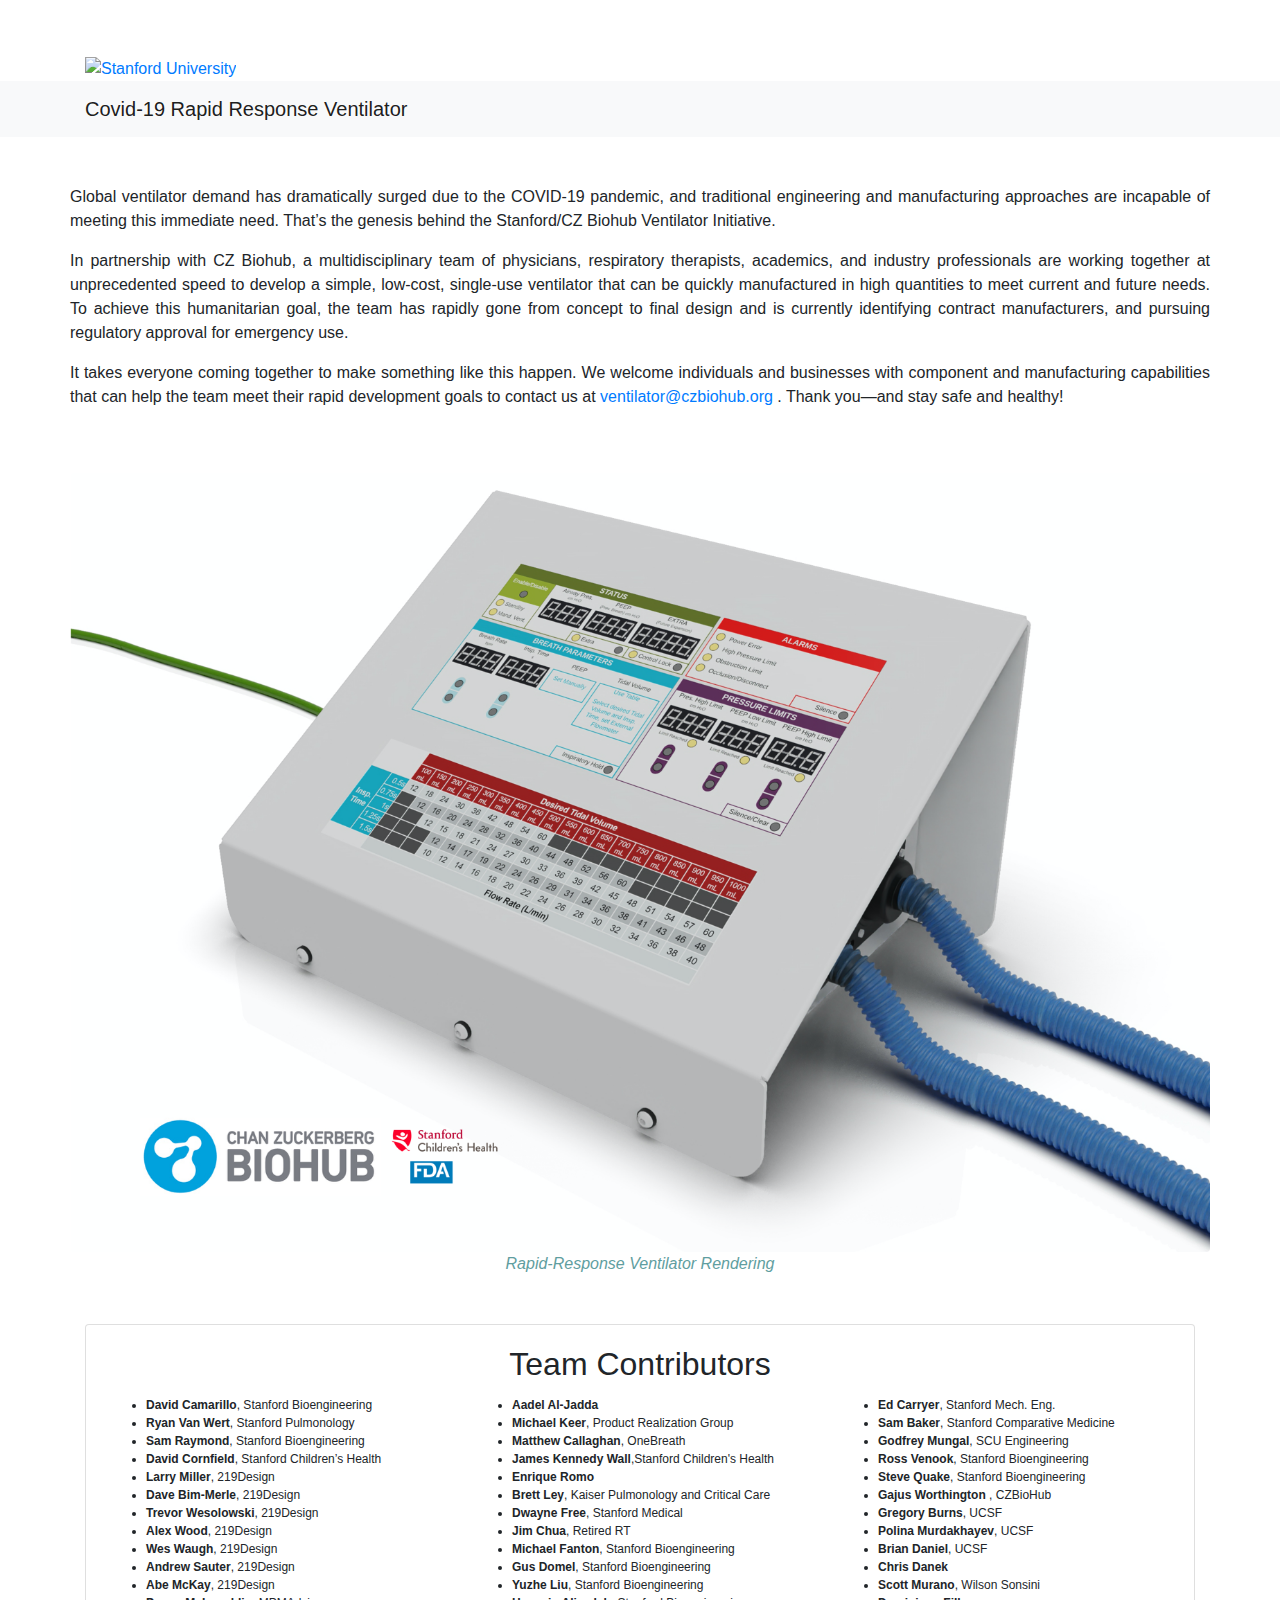
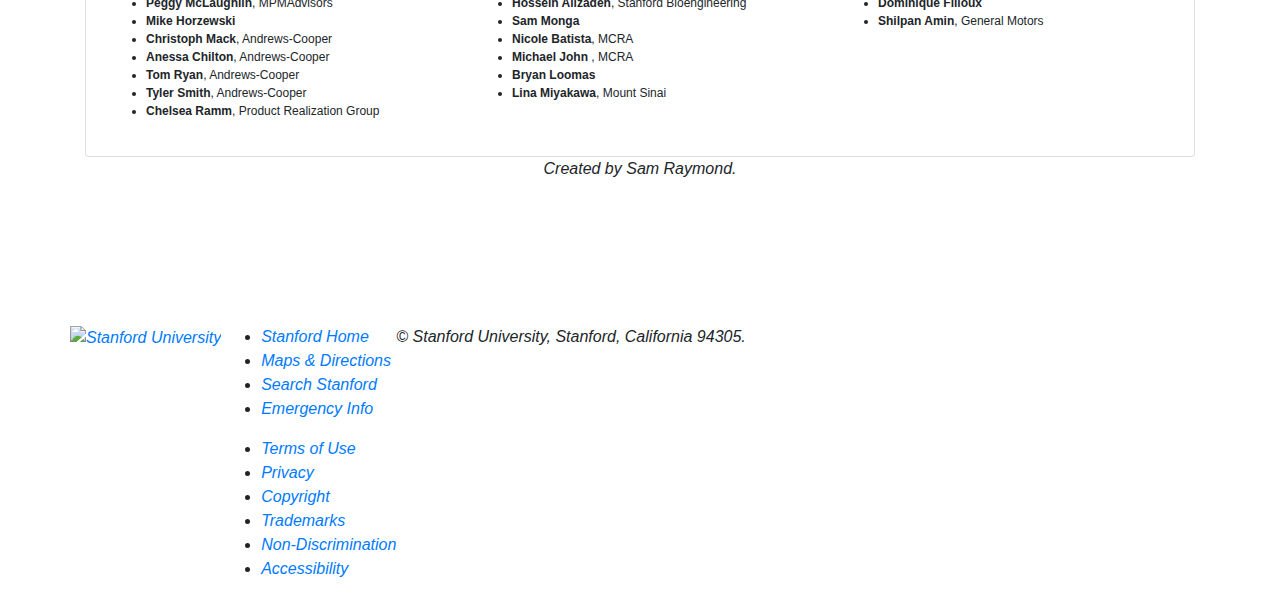
==== index.html @ 61ff5f33 "added new website updates" ====
<!DOCTYPE html>
<html lang="en">

<head>

  <meta charset="utf-8">
  <meta name="viewport" content="width=device-width, initial-scale=1, shrink-to-fit=no">
  <meta name="description" content="">
  <meta name="author" content="">

  <title>Stanford Rapid Response Ventilator</title>

  <!-- Bootstrap core CSS -->
  <link href="vendor/bootstrap/css/bootstrap.css" rel="stylesheet">
  <link rel="shortcut icon" type="image/x-icon" href="favicon.ico" />
  <!-- Custom styles for this template -->
  <link href="css/small-business.css" rel="stylesheet">

<link href="https://www-media.stanford.edu/su-identity/css/su-identity.css" rel="stylesheet">
<link href="https://fonts.googleapis.com/css?family=Source+Sans+Pro:300,400,700" rel="stylesheet" type="text/css">
<!--[if lt IE 9]>
<script src="http://html5shim.googlecode.com/svn/trunk/html5.js"></script>
<![endif]-->
<!--[if IE 8]>
<link rel="stylesheet" type="text/css" href="https://www-media.stanford.edu/su-identity/css/ie/ie8.css" />
<![endif]-->
<!--[if IE 7]>
<link rel="stylesheet" type="text/css" href="https://www-media.stanford.edu/su-identity/css/ie/ie7.css" />
<![endif]-->
<link href="https://www-media.stanford.edu/su-identity/css/su-identity.css" rel="stylesheet">
<link href='https://fonts.googleapis.com/css?family=Source+Sans+Pro:300,400,700' rel='stylesheet' type='text/css'>
<!--[if lt IE 9]>
<script src="http://html5shim.googlecode.com/svn/trunk/html5.js"></script>
<![endif]-->
<!--[if IE 8]>
<link rel="stylesheet" type="text/css" href="https://www-media.stanford.edu/su-identity/css/ie/ie8.css" />
<![endif]-->
<!--[if IE 7]>
<link rel="stylesheet" type="text/css" href="https://www-media.stanford.edu/su-identity/css/ie/ie7.css" />
<![endif]-->

<link rel="apple-touch-icon" sizes="57x57" href="//www-media.stanford.edu/assets/favicon/apple-touch-icon-57x57.png" />
<link rel="apple-touch-icon" sizes="60x60" href="//www-media.stanford.edu/assets/favicon/apple-touch-icon-60x60.png" />
<link rel="apple-touch-icon" sizes="72x72" href="//www-media.stanford.edu/assets/favicon/apple-touch-icon-72x72.png" />
<link rel="apple-touch-icon" sizes="76x76" href="//www-media.stanford.edu/assets/favicon/apple-touch-icon-76x76.png" />
<link rel="apple-touch-icon" sizes="114x114" href="//www-media.stanford.edu/assets/favicon/apple-touch-icon-114x114.png" />
<link rel="apple-touch-icon" sizes="120x120" href="//www-media.stanford.edu/assets/favicon/apple-touch-icon-120x120.png" />
<link rel="apple-touch-icon" sizes="144x144" href="//www-media.stanford.edu/assets/favicon/apple-touch-icon-144x144.png" />
<link rel="apple-touch-icon" sizes="152x152" href="//www-media.stanford.edu/assets/favicon/apple-touch-icon-152x152.png" />
<link rel="apple-touch-icon" sizes="180x180" href="//www-media.stanford.edu/assets/favicon/apple-touch-icon-180x180.png" />

<link rel="icon" type="image/png" href="//www-media.stanford.edu/assets/favicon/favicon-196x196.png" sizes="196x196" />
<link rel="icon" type="image/png" href="//www-media.stanford.edu/assets/favicon/favicon-192x192.png" sizes="192x192" />
<link rel="icon" type="image/png" href="//www-media.stanford.edu/assets/favicon/favicon-128.png" sizes="128x128" />
<link rel="icon" type="image/png" href="//www-media.stanford.edu/assets/favicon/favicon-96x96.png" sizes="96x96" />
<link rel="icon" type="image/png" href="//www-media.stanford.edu/assets/favicon/favicon-32x32.png" sizes="32x32" />
<link rel="icon" type="image/png" href="//www-media.stanford.edu/assets/favicon/favicon-16x16.png" sizes="16x16" />

<link rel="mask-icon" href="//www-media.stanford.edu/assets/favicon/safari-pinned-tab.svg" color="#ffffff">
<meta name="application-name" content="Stanford University"/>
<meta name="msapplication-TileColor" content="#FFFFFF" />
<meta name="msapplication-TileImage" content="//www-media.stanford.edu/assets/favicon/mstile-144x144.png" />
<meta name="msapplication-square70x70logo" content="//www-media.stanford.edu/assets/favicon/mstile-70x70.png" />
<meta name="msapplication-square150x150logo" content="//www-media.stanford.edu/assets/favicon/mstile-150x150.png" />
<meta name="msapplication-square310x310logo" content="//www-media.stanford.edu/assets/favicon/mstile-310x310.png" />
</head>

<body>
  <div id="su-wrap"> <!-- #su-wrap start -->
    <div id="su-content"> <!-- #su-content start -->
<!-- Brandbar snippet start -->
<div id="brandbar">
  <div class="container">
  <a href="http://www.stanford.edu">
    <img src="https://www-media.stanford.edu/su-identity/images/brandbar-stanford-logo@2x.png" alt="Stanford University" width="152" height="25">
  </a>
  </div> <!-- .container end -->
  </div> <!-- #brandbar end -->
  <!-- Brandbar snippet end -->
  <!-- Navigation -->
  <nav class="navbar navbar-expand-lg navbar-light bg-light ">
    <div class="container">
      <a class="navbar-brand" href="#">Covid-19 Rapid Response Ventilator</a>
      <button class="navbar-toggler" type="button" data-toggle="collapse" data-target="#navbarResponsive" aria-controls="navbarResponsive" aria-expanded="false" aria-label="Toggle navigation">
        <span class="navbar-toggler-icon"></span>
      </button>
      <div class="collapse navbar-collapse" id="navbarResponsive">
        <ul class="navbar-nav ml-auto">
          <li class="nav-item active">
            <!-- <a class="nav-link" href="#">More details coming soon...
              <span class="sr-only">(current)</span>
            </a> -->
          </li>
          <!-- <li class="nav-item active">
            <a class="nav-link" href="#">Home
              <span class="sr-only">(current)</span>
            </a>
          </li>
          <li class="nav-item">
            <a class="nav-link" href="#">About</a>
          </li>
          <li class="nav-item">
            <a class="nav-link" href="#">Our Team</a>
          </li>
          <li class="nav-item">
            <a class="nav-link" href="#">How You Can Help</a>
          </li> -->
        </ul>
      </div>
    </div>
  </nav>

  <!-- Page Content -->
  <div class="container">

    <!-- Heading Row -->
    <div class="row align-items-top my-5">
      
      
      <!-- /.col-lg-8 -->
      <!-- <div class="col-sm-0"></div> -->
      <div >
        <!-- <h1 class="font-weight-light">The Stanford Ventilator</h1> -->
        <p style="text-align: justify;">
          Global ventilator demand has dramatically surged due to the COVID-19 pandemic, and traditional engineering and manufacturing approaches are incapable of meeting this immediate need. That’s the genesis behind the Stanford/CZ Biohub Ventilator Initiative.
        </p><p style="text-align: justify;">
          In partnership with CZ Biohub, a multidisciplinary team of physicians, respiratory therapists, academics, and industry professionals are working together at unprecedented speed to develop a simple, low-cost, single-use ventilator that can be quickly manufactured in high quantities to meet current and future needs. To achieve this humanitarian goal, the team has rapidly gone from concept to final design and is currently identifying contract manufacturers, and pursuing regulatory approval for emergency use.
        </p><p style="text-align: justify;">
          It takes everyone coming together to make something like this happen. We welcome individuals and businesses with component and manufacturing capabilities that can help the team meet their rapid development goals to contact us at <a href="mailto:ventilator@czbiohub.org" target="_top">ventilator@czbiohub.org </a>. Thank you—and stay safe and healthy!
           </p>
      </div>
      <!-- <div class="col-sm-0"></div> -->
</div>
<div class="row align-items-top my-5">
      <!-- <div class="col-sm-0"></div> -->
      <div >
          <img class="img-fluid rounded" style="width: 100%;" src="media/logocombined.png" alt="Rapid response ventilator rendering">
          <div>
            <div style="text-align:center; color: cadetblue; text"><em>Rapid-Response Ventilator Rendering</em></div>
          
          <!-- </br>
            <div style=" margin-left: 35%;">

            Supported by: <img class="img-fluid mb-4 mb-lg-0"  src="media/CZBH_logo.jpeg" style="width:20% ;">
            <img class="img-fluid  mb-5 mb-lg-0"  src="media/FDA-blue-white-logo-promo.png" style="width: 10%; ">
          </div> -->
          </div>
        </div>
        <!-- <div class="col-sm-0"></div> -->
        </div>
        <div class="row align-items-top my-5">
        <div class="container">
          
        <div class="card">
          <div class="card-body" style="font-size: 9pt;">
            <h2 class="card-title" style="text-align: center;">Team Contributors</h2>
            <div class="row">
            <div class="col-sm">
            <ul>
              <li><strong>David Camarillo</strong>, Stanford Bioengineering</li>
              <li><strong>Ryan Van Wert</strong>, Stanford Pulmonology </li>
              <li><strong>Sam Raymond</strong>, Stanford Bioengineering </li>
              <li><strong>David Cornfield</strong>, Stanford Children’s Health </li>
              <li><strong>Larry Miller</strong>, 219Design </li>
              <li><strong>Dave Bim-Merle</strong>, 219Design </li>
              <li><strong>Trevor Wesolowski</strong>, 219Design </li>
              <li><strong>Alex Wood</strong>, 219Design </li>
              <li><strong>Wes Waugh</strong>, 219Design </li>
              <li><strong>Andrew Sauter</strong>, 219Design </li>
              <li><strong>Abe McKay</strong>, 219Design </li>
              <li><strong>Peggy McLaughlin</strong>, MPMAdvisors </li>
              <li><strong>Mike Horzewski</strong></li>
              <li><strong>Christoph Mack</strong>, Andrews-Cooper </li>
              <li><strong>Anessa Chilton</strong>, Andrews-Cooper </li>
              <li><strong>Tom Ryan</strong>, Andrews-Cooper </li>
              <li><strong>Tyler Smith</strong>, Andrews-Cooper </li>
              <li><strong>Chelsea Ramm</strong>, Product Realization Group </li>
            </ul>
          </div>
          <!-- <li><strong>Name</strong></li> -->
          <div class="col-sm">
            <ul>
              <li><strong>Aadel Al-Jadda</strong></li>
              <li><strong>Michael Keer</strong>, Product Realization Group </li>
              <li><strong>Matthew Callaghan</strong>, OneBreath </li>
              <li><strong>James Kennedy Wall</strong>,Stanford Children's Health</li>
              <li><strong>Enrique Romo</strong></li>
              <li><strong>Brett Ley</strong>, Kaiser Pulmonology and Critical Care </li>
              <li><strong>Dwayne Free</strong>, Stanford Medical </li>
              <li><strong>Jim Chua</strong>, Retired RT </li>
              <li><strong>Michael Fanton</strong>, Stanford Bioengineering </li>
              <li><strong>Gus Domel</strong>, Stanford Bioengineering  </li>
              <li><strong>Yuzhe Liu</strong>, Stanford Bioengineering  </li>
              <li><strong>Hossein Alizadeh</strong>, Stanford Bioengineering   </li>
              <li><strong>Sam Monga</strong></li>
              <li><strong>Nicole Batista</strong>, MCRA </li>
              <li><strong>Michael John </strong>, MCRA </li>
              <li><strong>Bryan Loomas</strong></li>
              <li><strong>Lina Miyakawa</strong>, Mount Sinai </li>
            </ul>
          </div>
            <div class="col-sm">
              <ul>
                <li><strong>Ed Carryer</strong>, Stanford Mech. Eng.</li>
                <li><strong>Sam Baker</strong>, Stanford Comparative Medicine </li>
                <li><strong>Godfrey Mungal</strong>, SCU Engineering</li>
                <li><strong>Ross Venook</strong>, Stanford Bioengineering </li>
                <li><strong>Steve Quake</strong>, Stanford Bioengineering </li>
                <li><strong>Gajus Worthington </strong>, CZBioHub </li>
                <li><strong>Gregory Burns</strong>, UCSF </li>
                <li><strong>Polina Murdakhayev</strong>, UCSF </li>
                <li><strong>Brian Daniel</strong>, UCSF </li>
                <li><strong>Chris Danek</strong></li>
                <li><strong>Scott Murano</strong>, Wilson Sonsini</li>
                <li><strong>Dominique Filloux</strong></li>
                <li><strong>Shilpan Amin</strong>, General Motors </li>
              </ul>
            </div>
        
        </div>
        </div>

      <!-- </div> -->

      <!-- /.col-md-4 -->
    </div>
    <!-- /.row -->
    <div class="container text-center">
      <div>
      <em>Created by Sam Raymond.
    </div>
  </div>
    <!-- Call to Action Well -->
    <!-- <div class="card text-black bg-light my-5 py-4 text-center">
      <div class="card-body">
        <p class="text-black m-0">If you would like to contribute please follow the link below!</p>

        <p class="text-black m-0">See below on how to donate to our lab</p>
        <img class="img-fluid rounded mb-4 mb-lg-0" src="media/donate_details.png" >
        <a class="btn btn-warning" href="https://makeagift.stanford.edu/get/page/makeagift?pgnTPC=399&cturl=close&olc=06301" target="_blank">Donate Here</a>
      </div>
    </div> -->

    <!-- Content Row -->
    <div class="row mb-5">
      <!-- <div class="col-md-4 mb-5"> -->
        <!-- <div class="card h-100">
          <div class="card-body">
            <h2 class="card-title">Our Ventilator</h2>
            <p class="card-text">Lorem ipsum dolor sit amet, consectetur adipisicing elit. Rem magni quas ex numquam, maxime minus quam molestias corporis quod, ea minima accusamus.</p>
          </div>
          <div class="card-footer">
            <a href="#" class="btn btn-primary btn-sm">More Info</a>
          </div>
        </div> -->
      <!-- </div> -->
      <!-- /.col-md-4 -->

    </div>
    <!-- /.row -->

        <!-- Content Row -->
        <div class="row mb-5">
          <!-- /.col-md-4 -->
          <!-- <div class="col-md-8 mb-5"> -->
            <!-- <div class="card h-100">
              <div class="card-body">
                <h2 class="card-title">The Team</h2>
                <p class="card-text">Lorem ipsum dolor sit amet, consectetur adipisicing elit. Quod tenetur ex natus at dolorem enim! Nesciunt pariatur voluptatem sunt quam eaque, vel, non in id dolore voluptates quos eligendi labore.</p>
              </div>
              <div class="card-footer">
                <a href="#" class="btn btn-primary btn-sm">More Info</a>
              </div>
            </div> -->
          <!-- </div> -->
          <!-- /.col-md-4 -->
    
        </div>
        <!-- /.row -->
  
            <!-- Content Row -->
    <!-- <div class="row mb-5">
        <div class="card h-100">
          <div class="card-body">
            <h2 class="card-title">How You Can Help</h2>
            <p class="card-text">Lorem ipsum dolor sit amet, consectetur adipisicing elit. Rem magni quas ex numquam, maxime minus quam molestias corporis quod, ea minima accusamus.</p>
          </div>
          <div class="card-footer">
            <a href="#" class="btn btn-primary btn-sm">More Info</a>
          </div>
        </div>
    </div> -->
    <!-- /.row -->
  </div>
  <!-- /.container -->
</div>

  <!-- Bootstrap core JavaScript -->
  <script src="vendor/jquery/jquery.min.js"></script>
  <script src="vendor/bootstrap/js/bootstrap.bundle.min.js"></script>
</div> <!-- #su-content end -->
</div> <!-- #su-wrap end -->

<!-- Global footer snippet start -->
<div id="global-footer">
<div class="container">
<div class="row">
  <div id="bottom-logo" >
    <a href="https://www.stanford.edu">
      <img src="https://www-media.stanford.edu/su-identity/images/footer-stanford-logo@2x.png" alt="Stanford University" width="105" height="49"/>
    </a>
  </div>
  <!-- #bottom-logo end -->
  <div id="bottom-text" class="span10">
    <ul>
      <li class="home"><a href="https://www.stanford.edu">Stanford Home</a></li>
      <li class="maps alt"><a href="https://visit.stanford.edu/plan/">Maps & Directions</a></li>
      <li class="search-stanford"><a href="https://www.stanford.edu/search/">Search Stanford</a></li>
      <li class="emergency alt"><a href="https://emergency.stanford.edu">Emergency Info</a></li>
    </ul>
    <ul id="policy-links">
      <li><a href="https://www.stanford.edu/site/terms/" title="Terms of use for sites">Terms of Use</a></li>
      <li><a href="https://www.stanford.edu/site/privacy/" title="Privacy and cookie policy">Privacy</a></li>
      <li><a href="https://uit.stanford.edu/security/copyright-infringement" title="Report alleged copyright infringement">Copyright</a></li>
      <li><a href="https://adminguide.stanford.edu/chapter-1/subchapter-5/policy-1-5-4" title="Ownership and use of Stanford trademarks and images">Trademarks</a></li>
      <li><a href="http://exploredegrees.stanford.edu/nonacademicregulations/nondiscrimination/" title="Non-discrimination policy">Non-Discrimination</a></li>
      <li><a href="https://www.stanford.edu/site/accessibility" title="Report web accessibility issues">Accessibility</a></li>
    </ul>
  </div> <!-- .bottom-text end -->
  <div class="clear"></div>
  <p class="copyright vcard">&copy; <span class="fn org">Stanford University</span>, <span class="adr"> <span class="locality">Stanford</span>, <span class="region">California</span> <span class="postal-code">94305</span></span>.
  </p>
</div> <!-- .row end -->
</div> <!-- .container end -->
</div> <!-- global-footer end -->
<!-- Global footer snippet end -->
</body>

</html>
---- css/small-business.css ----
/*!
 * Start Bootstrap - Small Business (https://startbootstrap.com/template-overviews/small-business)
 * Copyright 2013-2019 Start Bootstrap
 * Licensed under MIT (https://github.com/BlackrockDigital/startbootstrap-small-business/blob/master/LICENSE)
 */
body {
  padding-top: 56px;
}
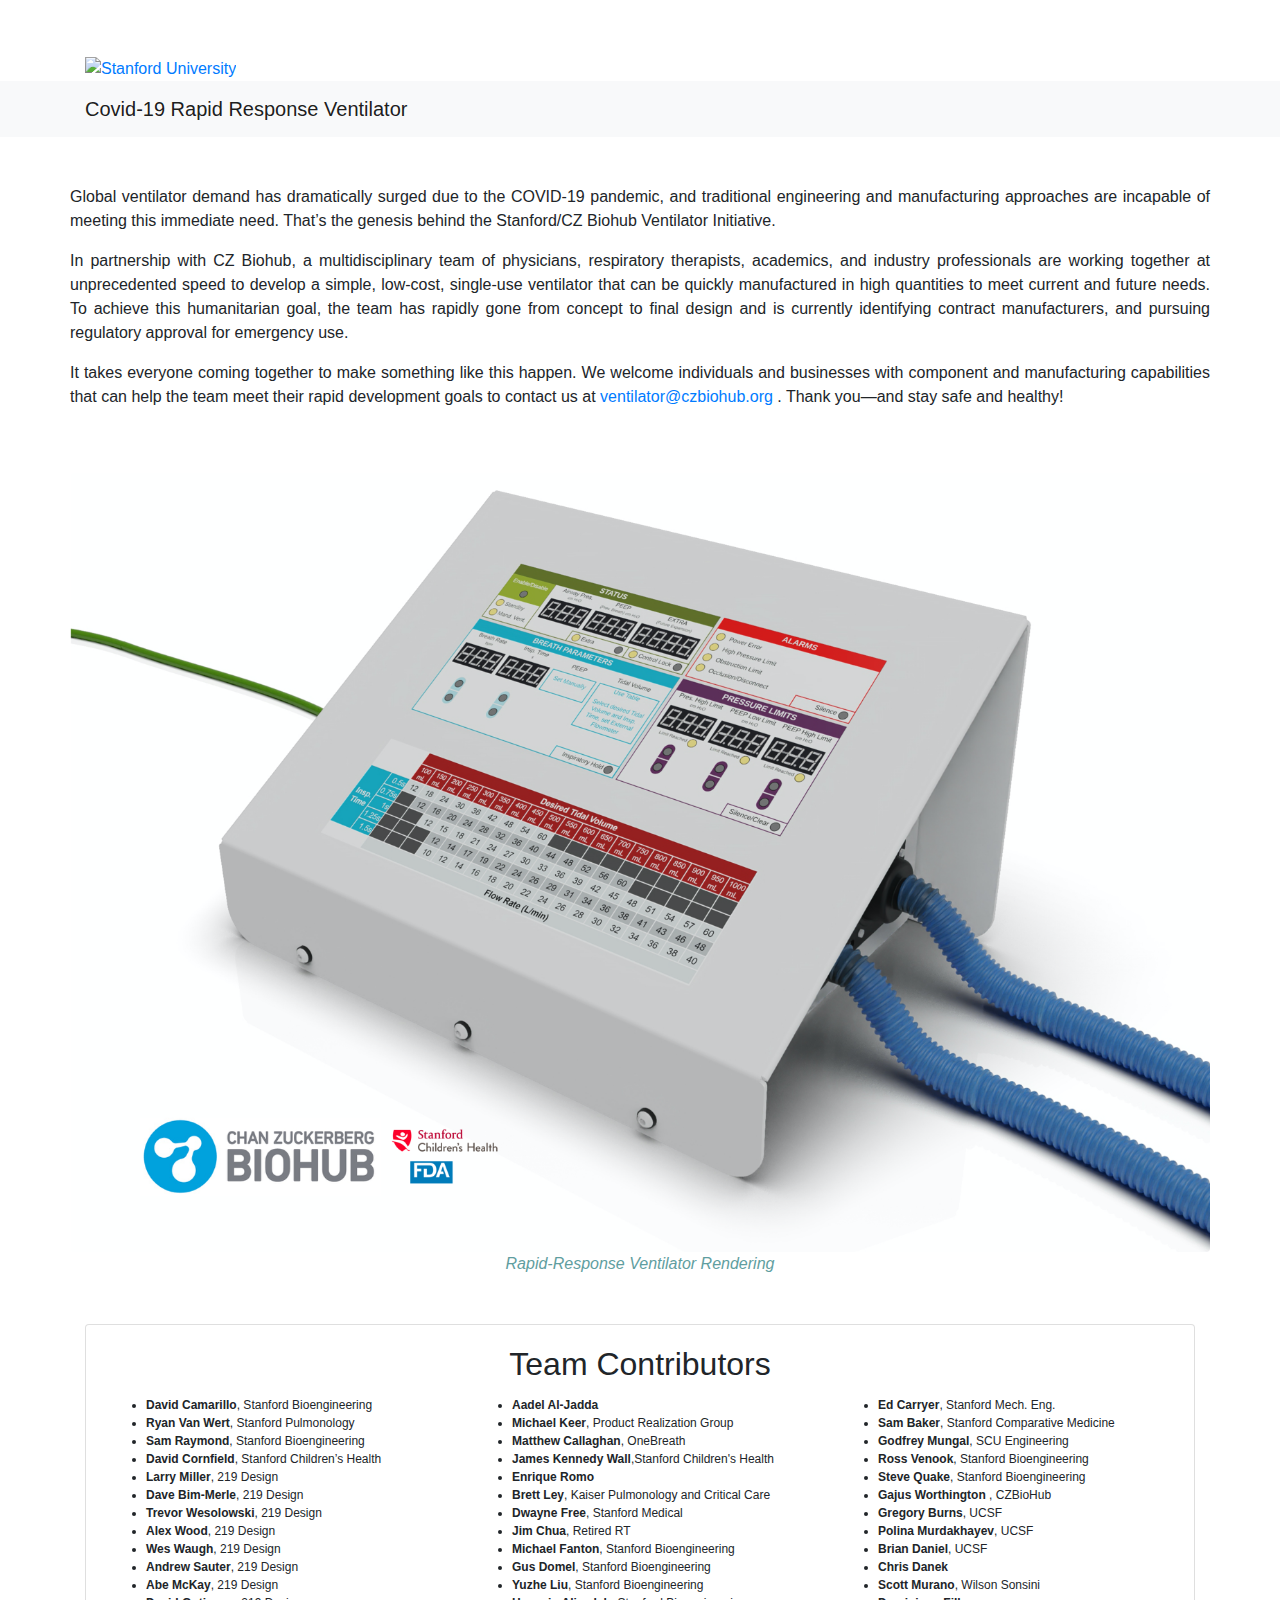
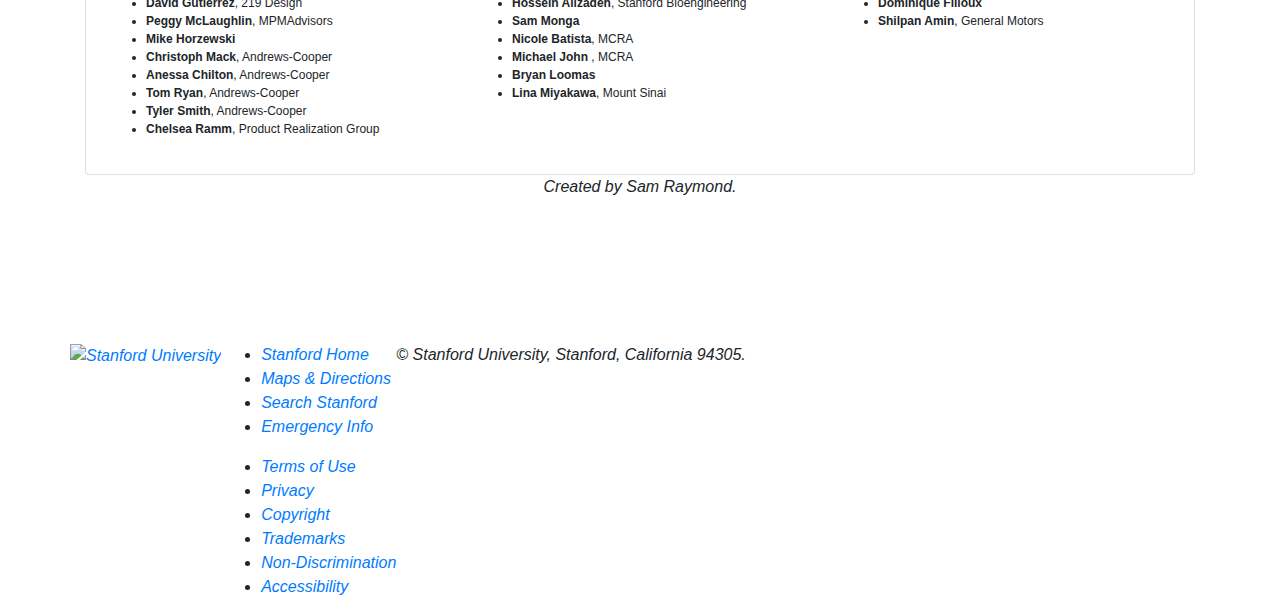
==== commit b9ff1687: "added new website updates" ====
--- a/index.html
+++ b/index.html
@@ -161,13 +161,14 @@
               <li><strong>Ryan Van Wert</strong>, Stanford Pulmonology </li>
               <li><strong>Sam Raymond</strong>, Stanford Bioengineering </li>
               <li><strong>David Cornfield</strong>, Stanford Children’s Health </li>
-              <li><strong>Larry Miller</strong>, 219Design </li>
-              <li><strong>Dave Bim-Merle</strong>, 219Design </li>
-              <li><strong>Trevor Wesolowski</strong>, 219Design </li>
-              <li><strong>Alex Wood</strong>, 219Design </li>
-              <li><strong>Wes Waugh</strong>, 219Design </li>
-              <li><strong>Andrew Sauter</strong>, 219Design </li>
-              <li><strong>Abe McKay</strong>, 219Design </li>
+              <li><strong>Larry Miller</strong>, 219 Design </li>
+              <li><strong>Dave Bim-Merle</strong>, 219 Design </li>
+              <li><strong>Trevor Wesolowski</strong>, 219 Design </li>
+              <li><strong>Alex Wood</strong>, 219 Design </li>
+              <li><strong>Wes Waugh</strong>, 219 Design </li>
+              <li><strong>Andrew Sauter</strong>, 219 Design </li>
+              <li><strong>Abe McKay</strong>, 219 Design </li>
+              <li><strong>David Gutierrez</strong>, 219 Design </li>
               <li><strong>Peggy McLaughlin</strong>, MPMAdvisors </li>
               <li><strong>Mike Horzewski</strong></li>
               <li><strong>Christoph Mack</strong>, Andrews-Cooper </li>
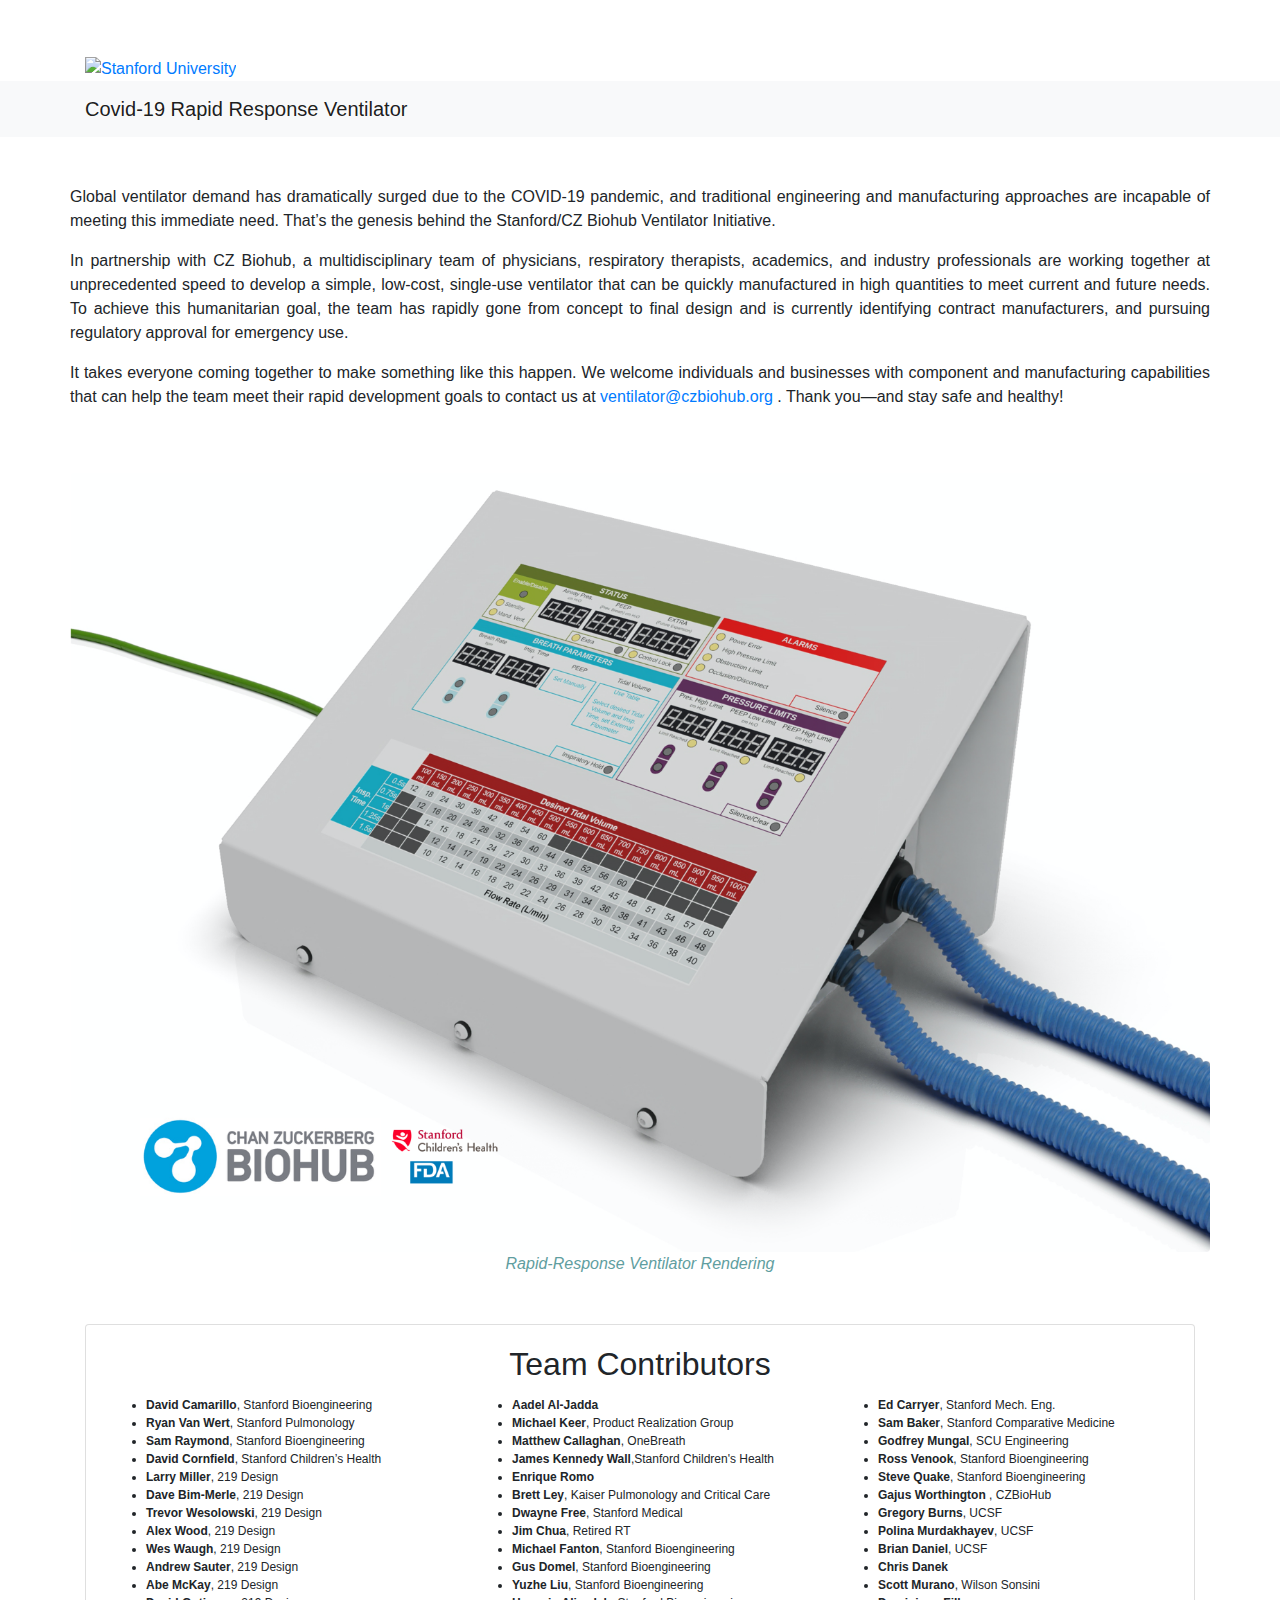
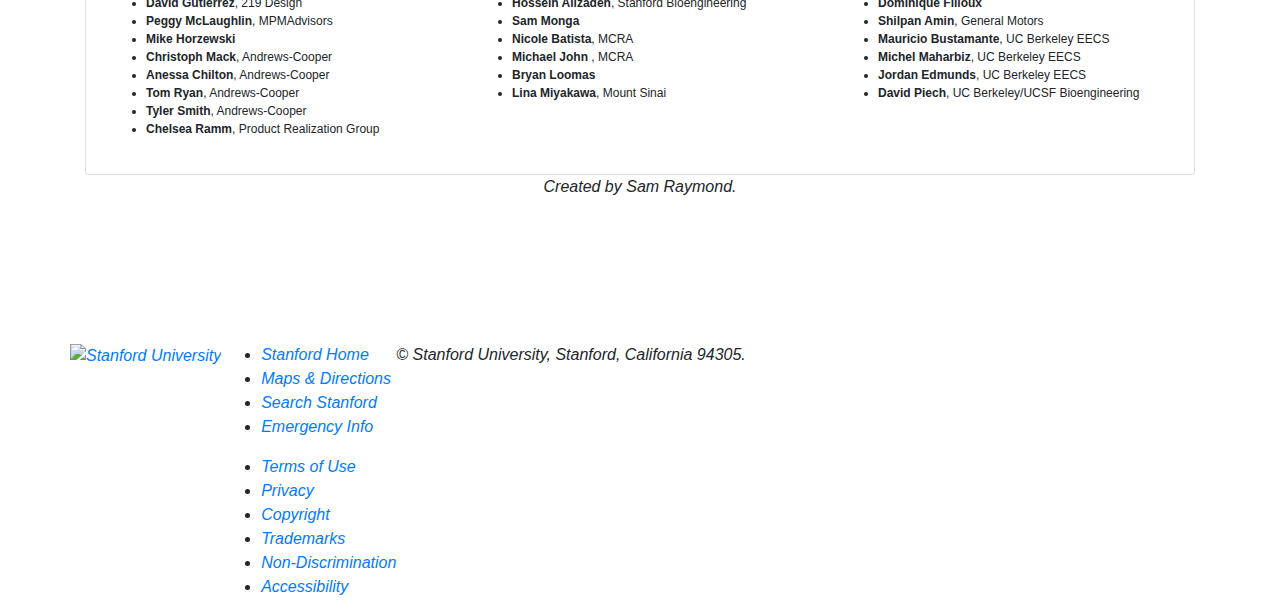
==== commit 38b70fe8: "added new website updates" ====
--- a/index.html
+++ b/index.html
@@ -215,6 +215,10 @@
                 <li><strong>Scott Murano</strong>, Wilson Sonsini</li>
                 <li><strong>Dominique Filloux</strong></li>
                 <li><strong>Shilpan Amin</strong>, General Motors </li>
+                <li><strong>Mauricio Bustamante</strong>, UC Berkeley EECS</li>
+                <li><strong>Michel Maharbiz</strong>, UC Berkeley EECS</li>
+                <li><strong>Jordan Edmunds</strong>, UC Berkeley EECS</li>
+                <li><strong>David Piech</strong>, UC Berkeley/UCSF Bioengineering</li>
               </ul>
             </div>
         
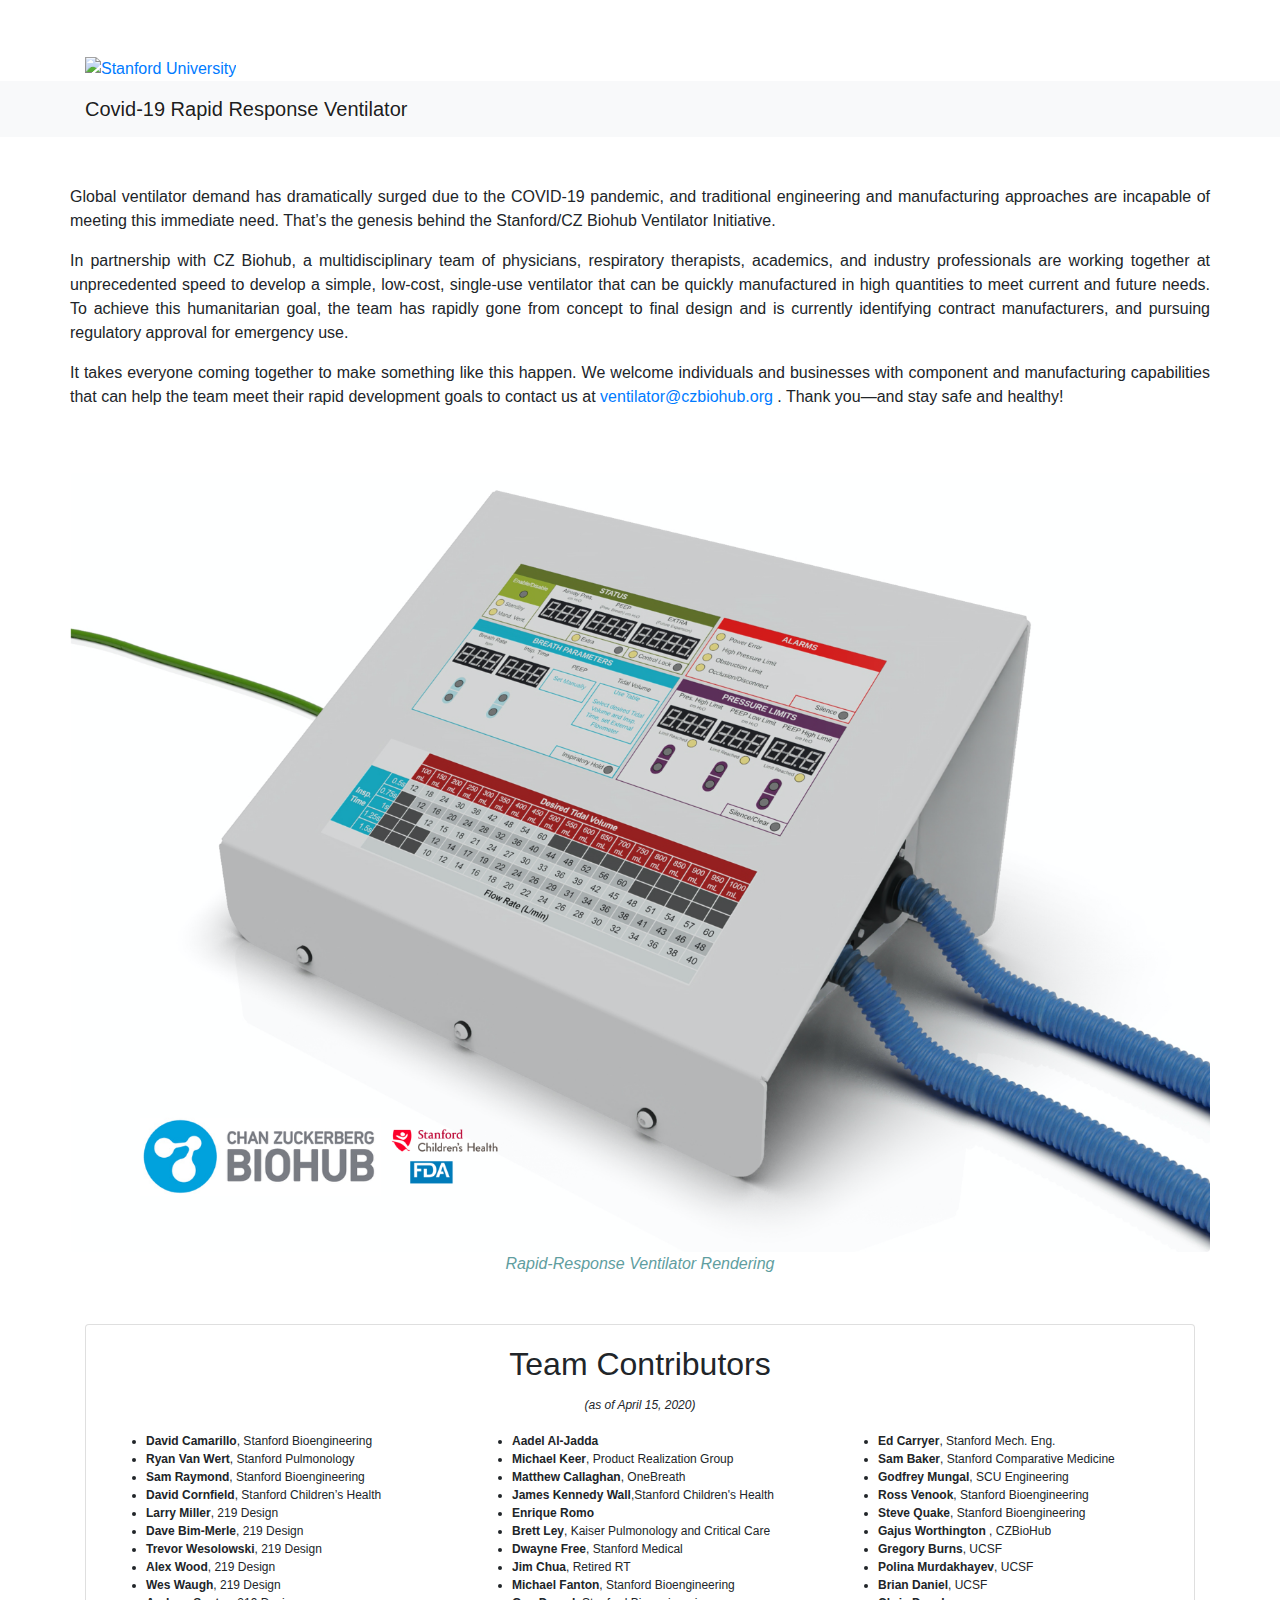
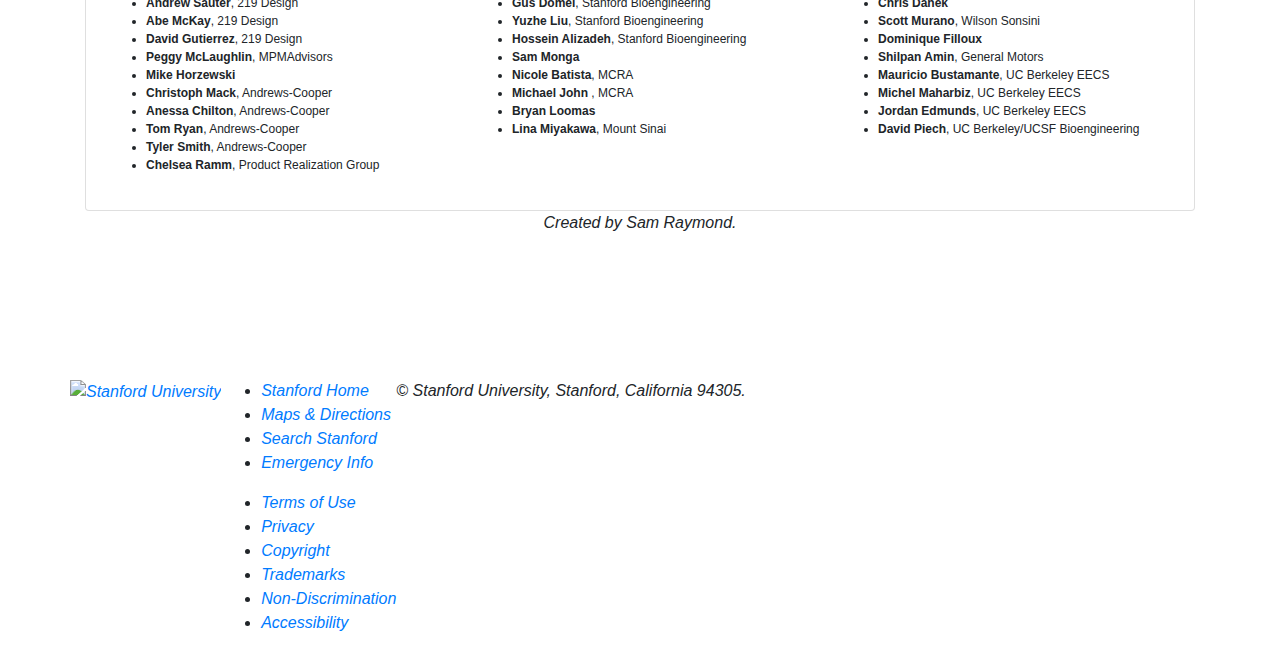
==== commit 19562860: "added new website updates" ====
--- a/index.html
+++ b/index.html
@@ -153,7 +153,9 @@
           
         <div class="card">
           <div class="card-body" style="font-size: 9pt;">
-            <h2 class="card-title" style="text-align: center;">Team Contributors</h2>
+            <h2 class="card-title" style="text-align: center;">Team Contributors </h2>
+            <div style="text-align: center;"><em>(as of April 15, 2020)</em></div>
+          </br>
             <div class="row">
             <div class="col-sm">
             <ul>
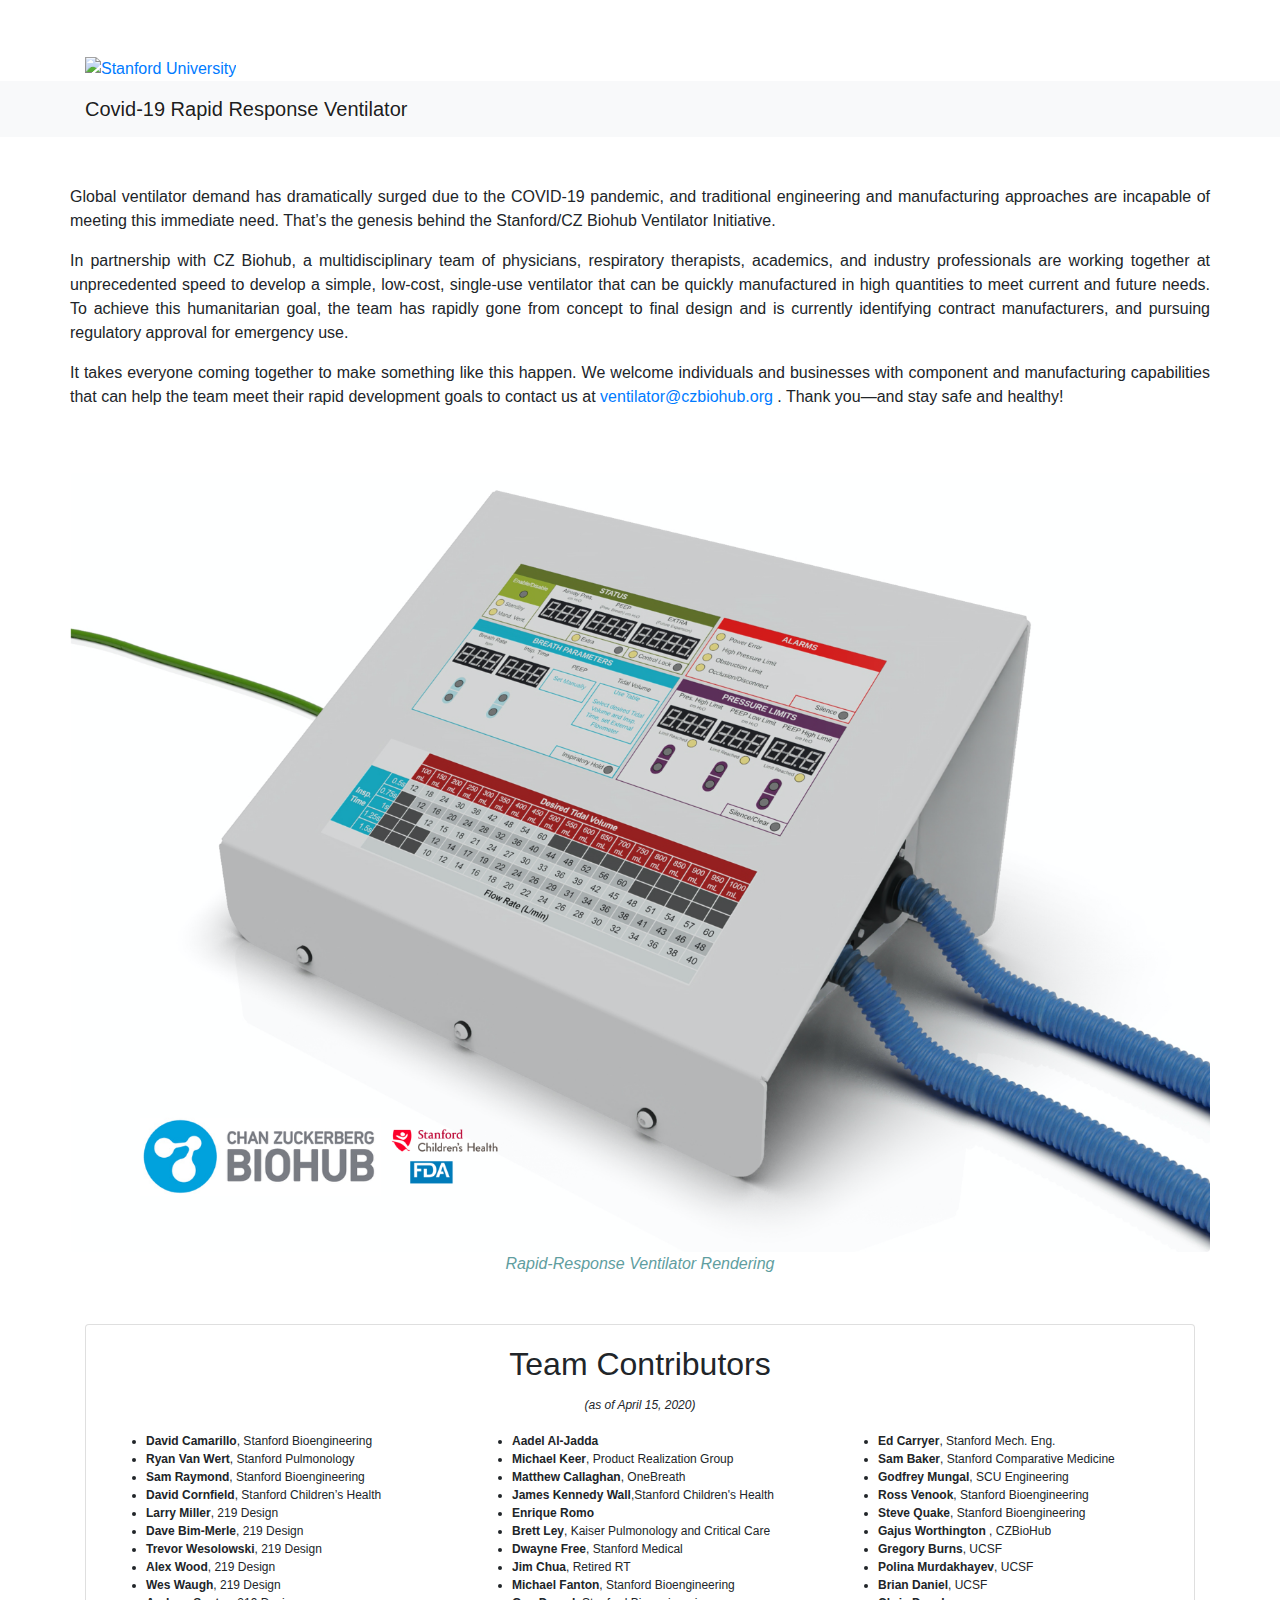
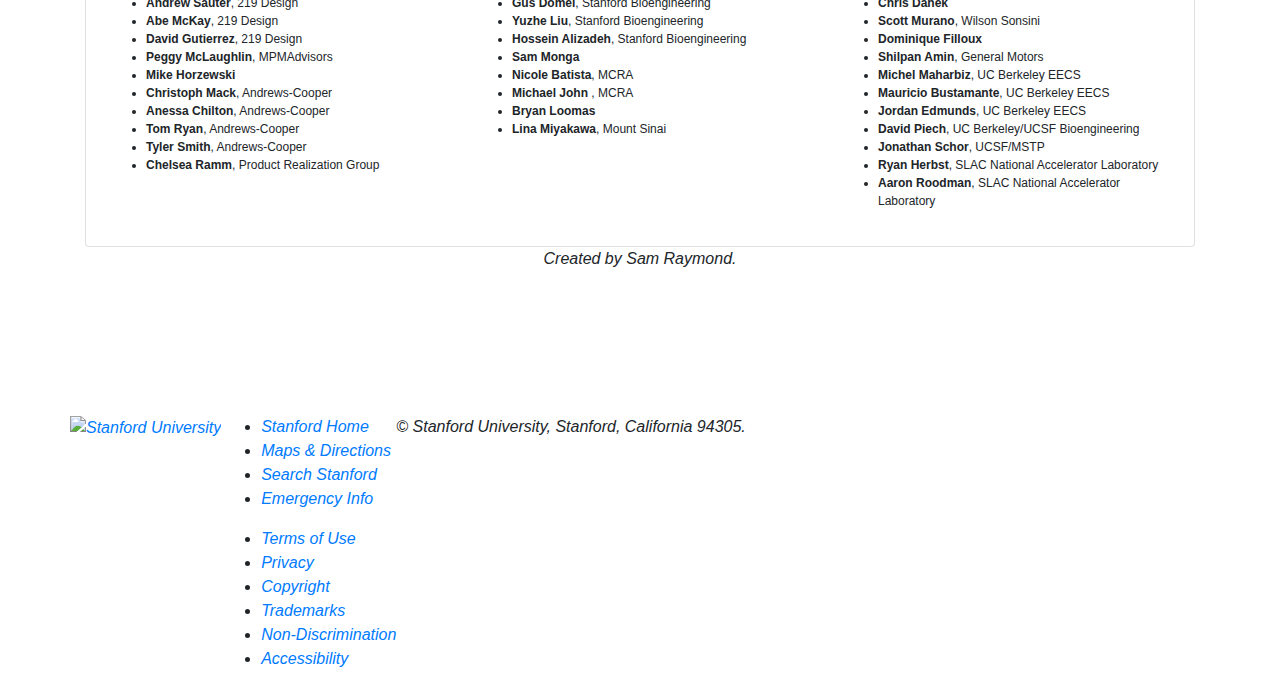
==== commit 97a1ae7a: "added new website updates" ====
--- a/index.html
+++ b/index.html
@@ -217,10 +217,13 @@
                 <li><strong>Scott Murano</strong>, Wilson Sonsini</li>
                 <li><strong>Dominique Filloux</strong></li>
                 <li><strong>Shilpan Amin</strong>, General Motors </li>
+                <li><strong>Michel Maharbiz</strong>, UC Berkeley EECS</li>
                 <li><strong>Mauricio Bustamante</strong>, UC Berkeley EECS</li>
-                <li><strong>Michel Maharbiz</strong>, UC Berkeley EECS</li>
                 <li><strong>Jordan Edmunds</strong>, UC Berkeley EECS</li>
                 <li><strong>David Piech</strong>, UC Berkeley/UCSF Bioengineering</li>
+                <li><strong>Jonathan Schor</strong>, UCSF/MSTP</li>
+                <li><strong>Ryan Herbst</strong>, SLAC National Accelerator Laboratory</li>
+                <li><strong>Aaron Roodman</strong>, SLAC National Accelerator Laboratory</li>
               </ul>
             </div>
         
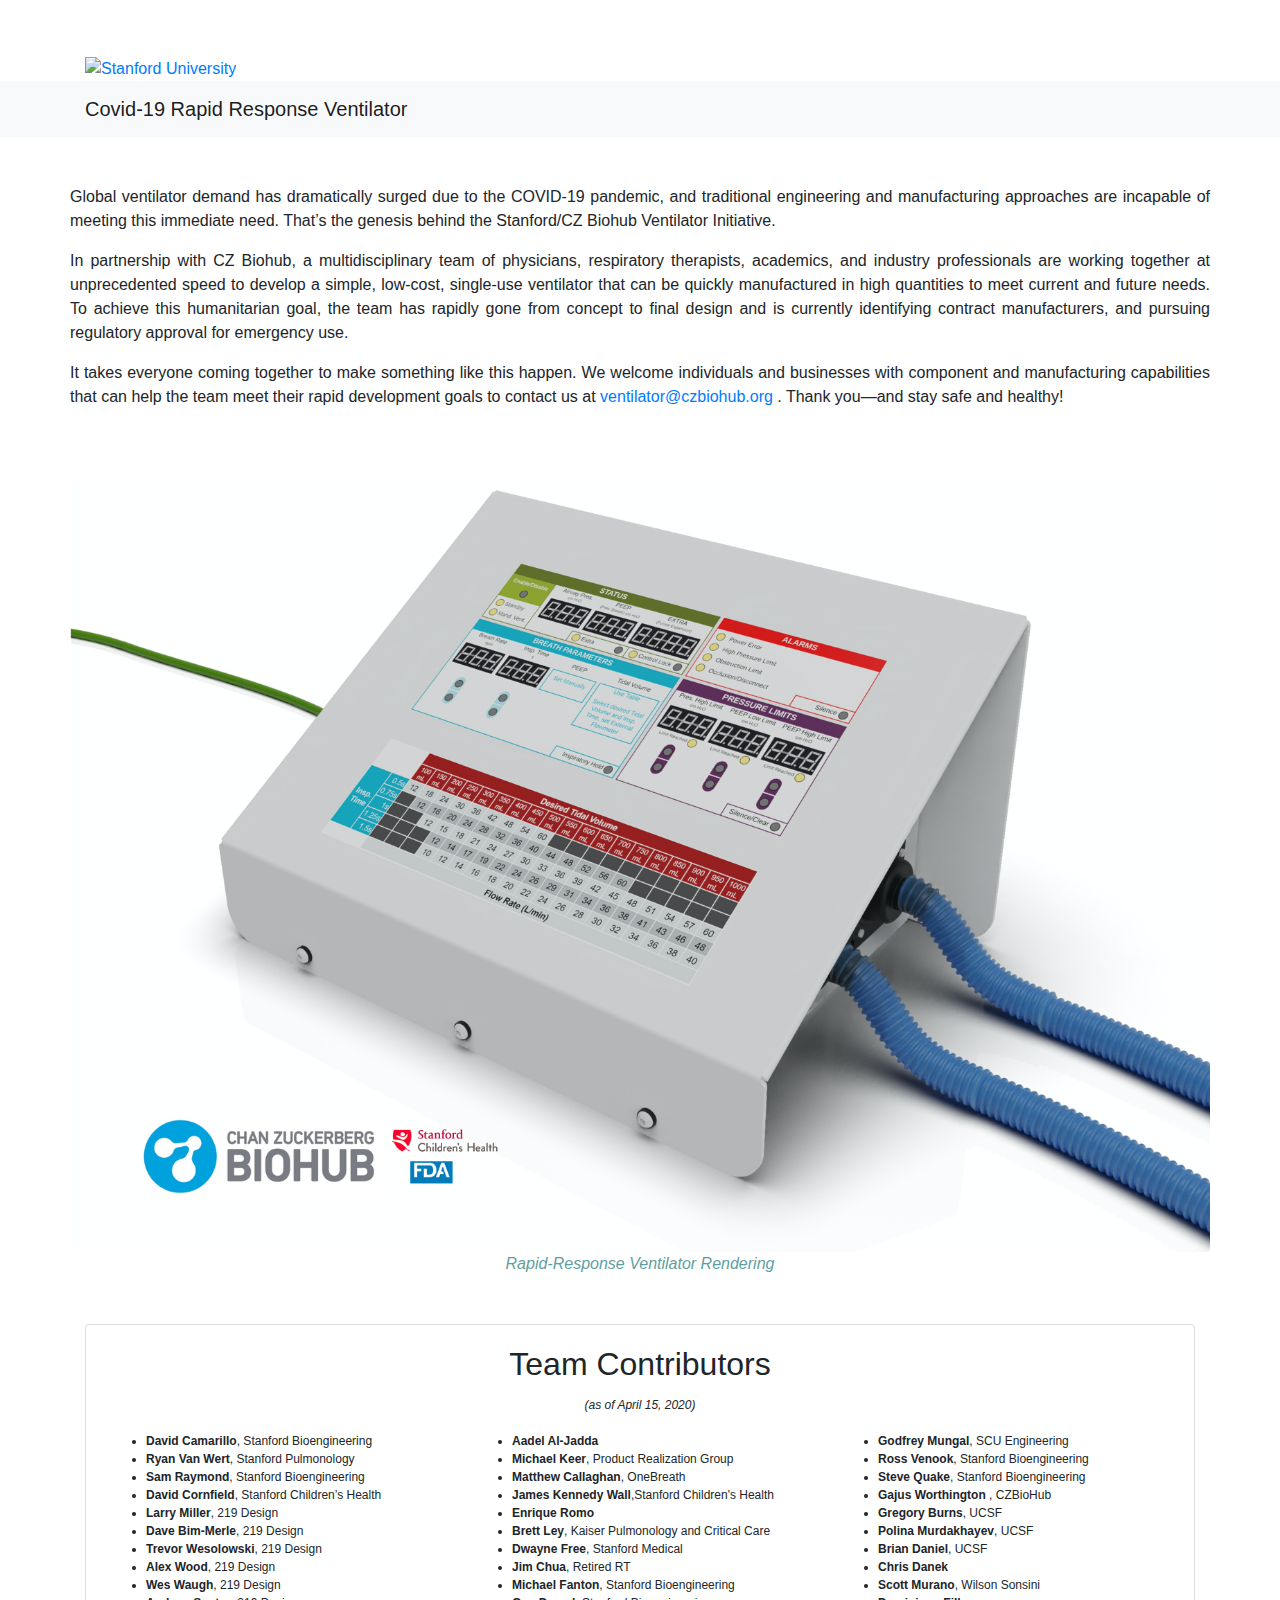
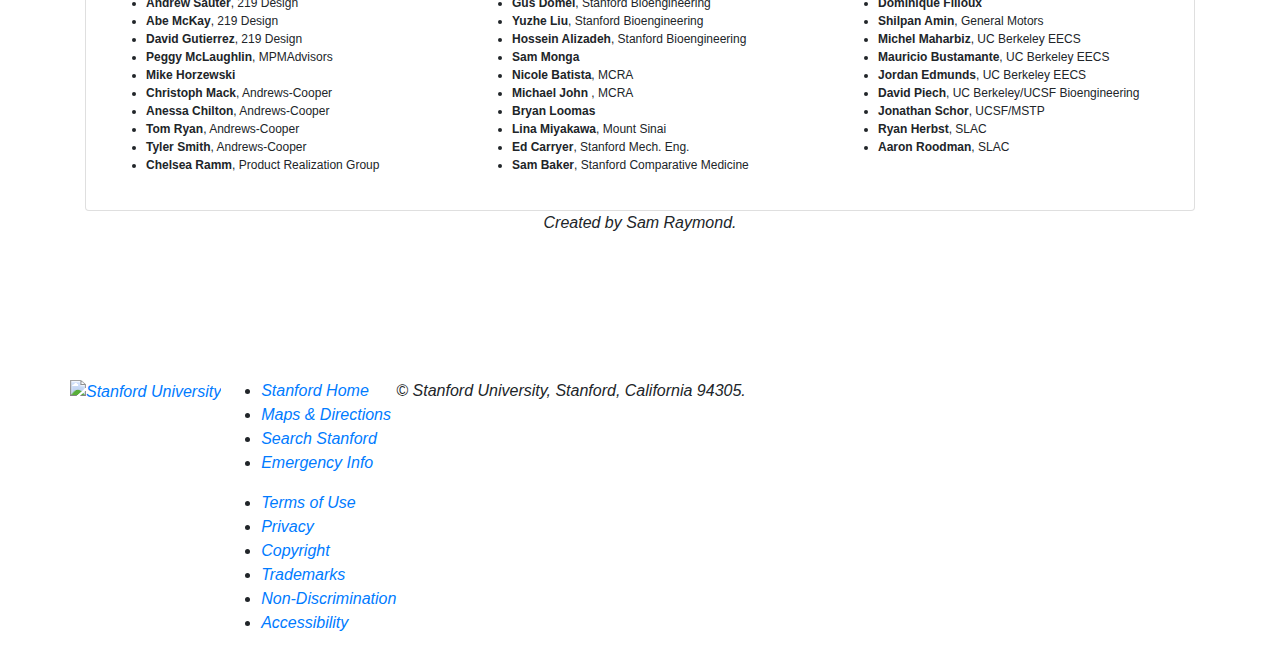
==== commit 87a23d60: "added new website updates" ====
--- a/index.html
+++ b/index.html
@@ -200,12 +200,13 @@
               <li><strong>Michael John </strong>, MCRA </li>
               <li><strong>Bryan Loomas</strong></li>
               <li><strong>Lina Miyakawa</strong>, Mount Sinai </li>
+              <li><strong>Ed Carryer</strong>, Stanford Mech. Eng.</li>
+              <li><strong>Sam Baker</strong>, Stanford Comparative Medicine </li>
             </ul>
           </div>
             <div class="col-sm">
               <ul>
-                <li><strong>Ed Carryer</strong>, Stanford Mech. Eng.</li>
-                <li><strong>Sam Baker</strong>, Stanford Comparative Medicine </li>
+
                 <li><strong>Godfrey Mungal</strong>, SCU Engineering</li>
                 <li><strong>Ross Venook</strong>, Stanford Bioengineering </li>
                 <li><strong>Steve Quake</strong>, Stanford Bioengineering </li>
@@ -222,8 +223,8 @@
                 <li><strong>Jordan Edmunds</strong>, UC Berkeley EECS</li>
                 <li><strong>David Piech</strong>, UC Berkeley/UCSF Bioengineering</li>
                 <li><strong>Jonathan Schor</strong>, UCSF/MSTP</li>
-                <li><strong>Ryan Herbst</strong>, SLAC National Accelerator Laboratory</li>
-                <li><strong>Aaron Roodman</strong>, SLAC National Accelerator Laboratory</li>
+                <li><strong>Ryan Herbst</strong>, SLAC</li>
+                <li><strong>Aaron Roodman</strong>, SLAC</li>
               </ul>
             </div>
         
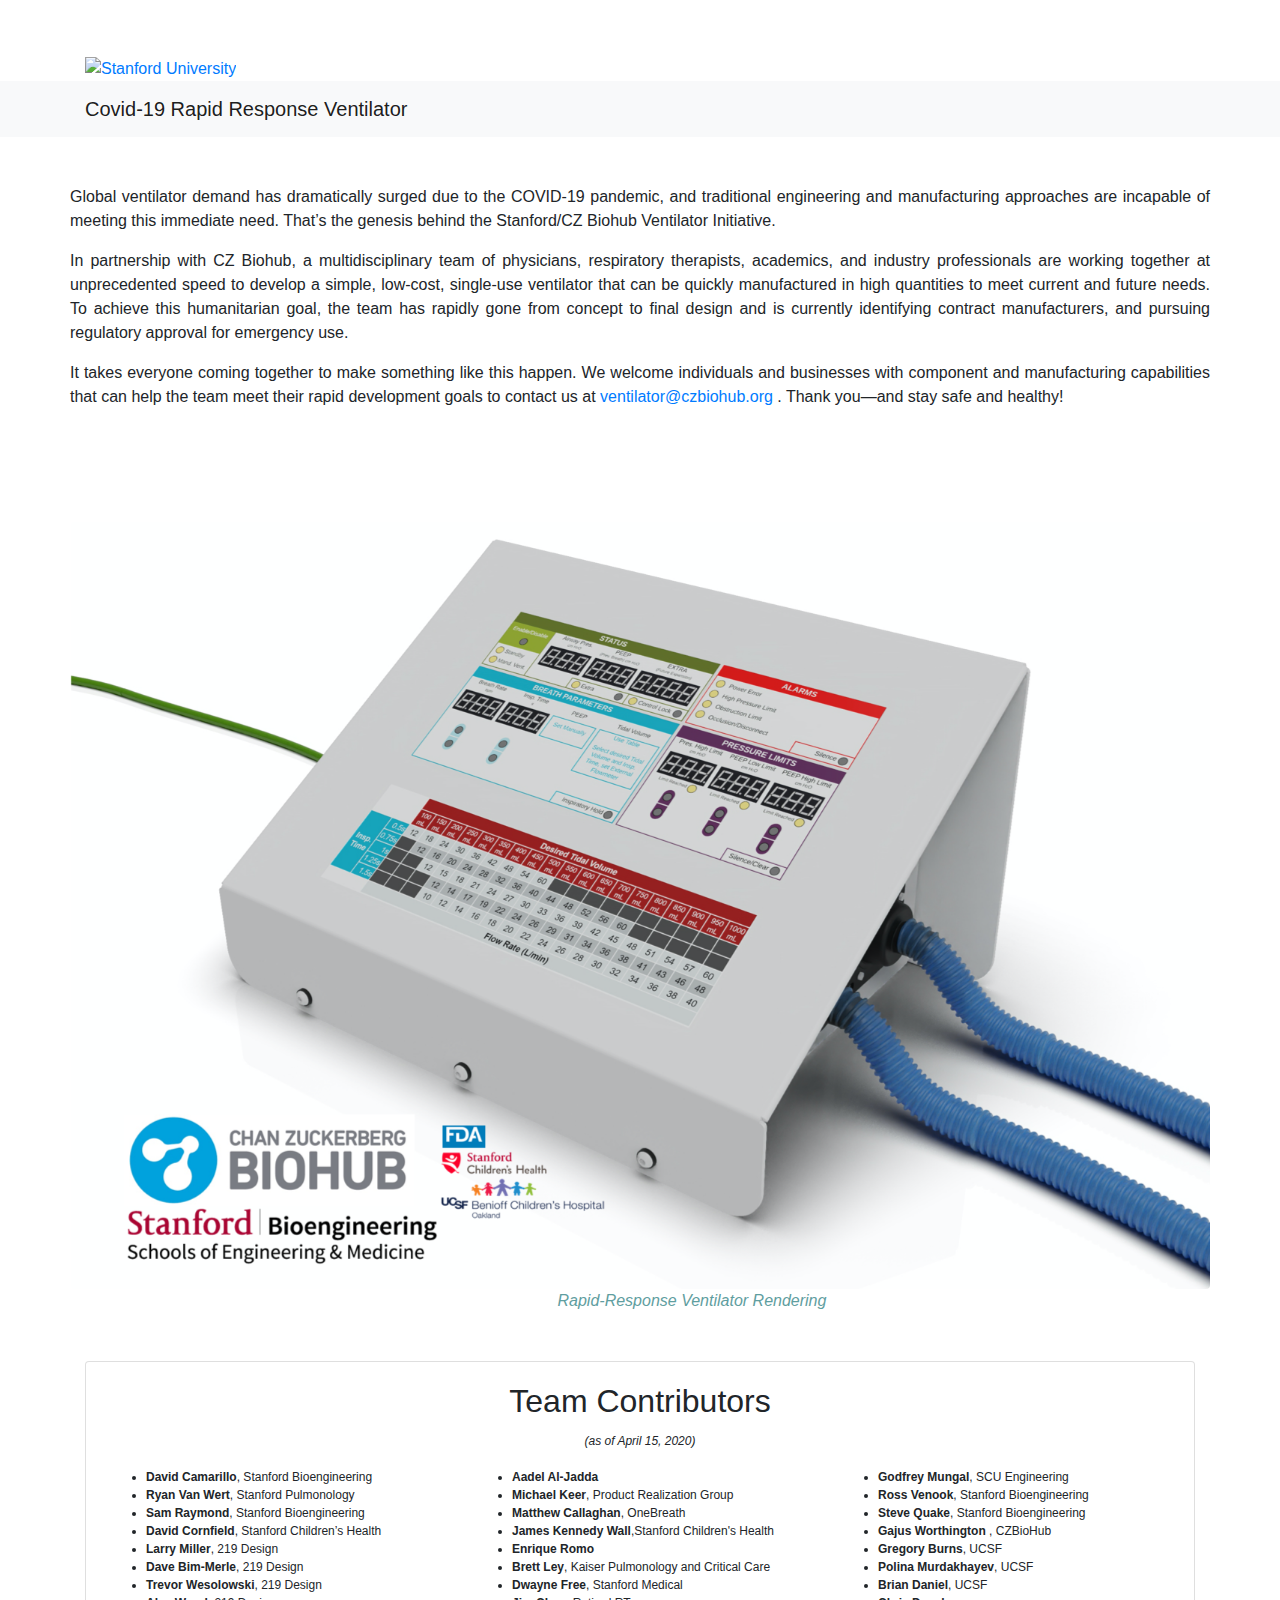
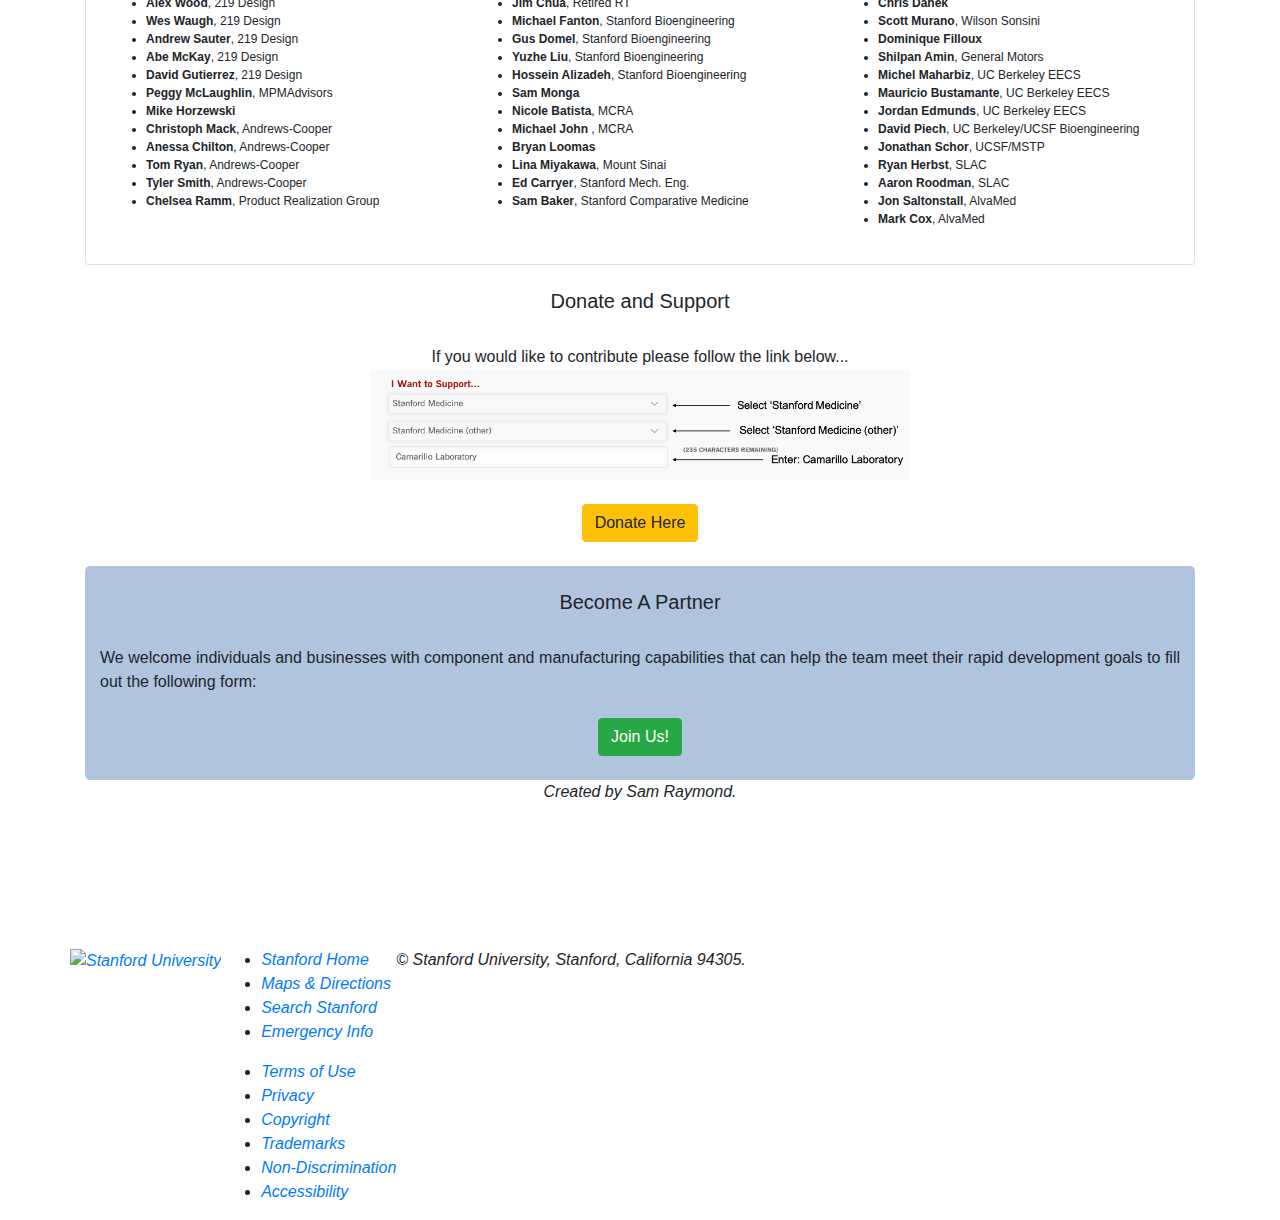
==== commit fd545ead: "more updates" ====
--- a/index.html
+++ b/index.html
@@ -131,12 +131,29 @@
       </div>
       <!-- <div class="col-sm-0"></div> -->
 </div>
+<div class="row">
+  <div class="col"></div>
+
+  <div class="col"></div>
+</div>
 <div class="row align-items-top my-5">
       <!-- <div class="col-sm-0"></div> -->
       <div >
           <img class="img-fluid rounded" style="width: 100%;" src="media/logocombined.png" alt="Rapid response ventilator rendering">
-          <div>
-            <div style="text-align:center; color: cadetblue; text"><em>Rapid-Response Ventilator Rendering</em></div>
+          <div class="row">
+            
+            <div class="col-sm-5">
+              <div class="row">
+                <!-- <div class="col-sm-2"></div> -->
+            <div class="col-md align-items-left" style="margin-left: 2em;">
+              <!-- <a href="https://biodesign.stanford.edu/resources/pediatric-device-consortium.html" target="_blank"><img src="media/T--Stanford--bioe_logo.png" width="100%" alt=""></a> -->
+            </div>
+            <div class="col-sm-4 align-items-left" style="margin-left: -2em;">
+              <!-- <a href="https://www.pediatricdeviceconsortium.org/" target="_blank"><img src="media/UCSF-BCHO-Logo-hp17.png" width="100%" alt=""></a> -->
+            </div>
+          </div>
+          </div>
+            <div class="col-md" style="text-align:left; color: cadetblue; text"><em>Rapid-Response Ventilator Rendering</em></div>
           
           <!-- </br>
             <div style=" margin-left: 35%;">
@@ -225,15 +242,43 @@
                 <li><strong>Jonathan Schor</strong>, UCSF/MSTP</li>
                 <li><strong>Ryan Herbst</strong>, SLAC</li>
                 <li><strong>Aaron Roodman</strong>, SLAC</li>
+                <li><strong>Jon Saltonstall</strong>, AlvaMed</li>
+                <li><strong>Mark Cox</strong>, AlvaMed</li>
               </ul>
             </div>
         
         </div>
         </div>
-
+      </div>
       <!-- </div> -->
-
+      <div class="row">
+        <div class="col"></div>
+      <div class="col-md-6 text-center " >
+      </br>
+       <h5>Donate and Support</h5>
+      </br>
+       <p class="text-black m-0">If you would like to contribute please follow the link below...</p>
+            
+            <img class="img-fluid rounded mb-4 mb-lg-0" src="media/donate_details.png" >
+          </br></br>
+            <a class="btn btn-warning" href="https://makeagift.stanford.edu/get/page/makeagift?pgnTPC=399&cturl=close&olc=06301" target="_blank">Donate Here</a>
+          </br></br>
+          </div>
+          <div class="col"></div>
+        </div>
       <!-- /.col-md-4 -->
+      <div>
+        <div class="col"></div>
+      <div class="col-md text-center" style="background-color:lightsteelblue; border-radius: 5px;">
+      </br>
+        <h5>Become A Partner</h5>
+      </br>
+        <p class="text-black m-0 " style="text-align: justify;">We welcome individuals and businesses with component and manufacturing capabilities that can help the team meet their rapid development goals to fill out the following form:</p>
+      </br>
+            <a class="btn btn-success" href="https://docs.google.com/forms/d/1hNh1X_KYC3yTtrR3tz3a0fM3vctBLjl59-I1KKyjkS0/edit" target="_blank">Join Us!</a>
+          </br></br>
+      </div>
+      <div class="col"></div>
     </div>
     <!-- /.row -->
     <div class="container text-center">
